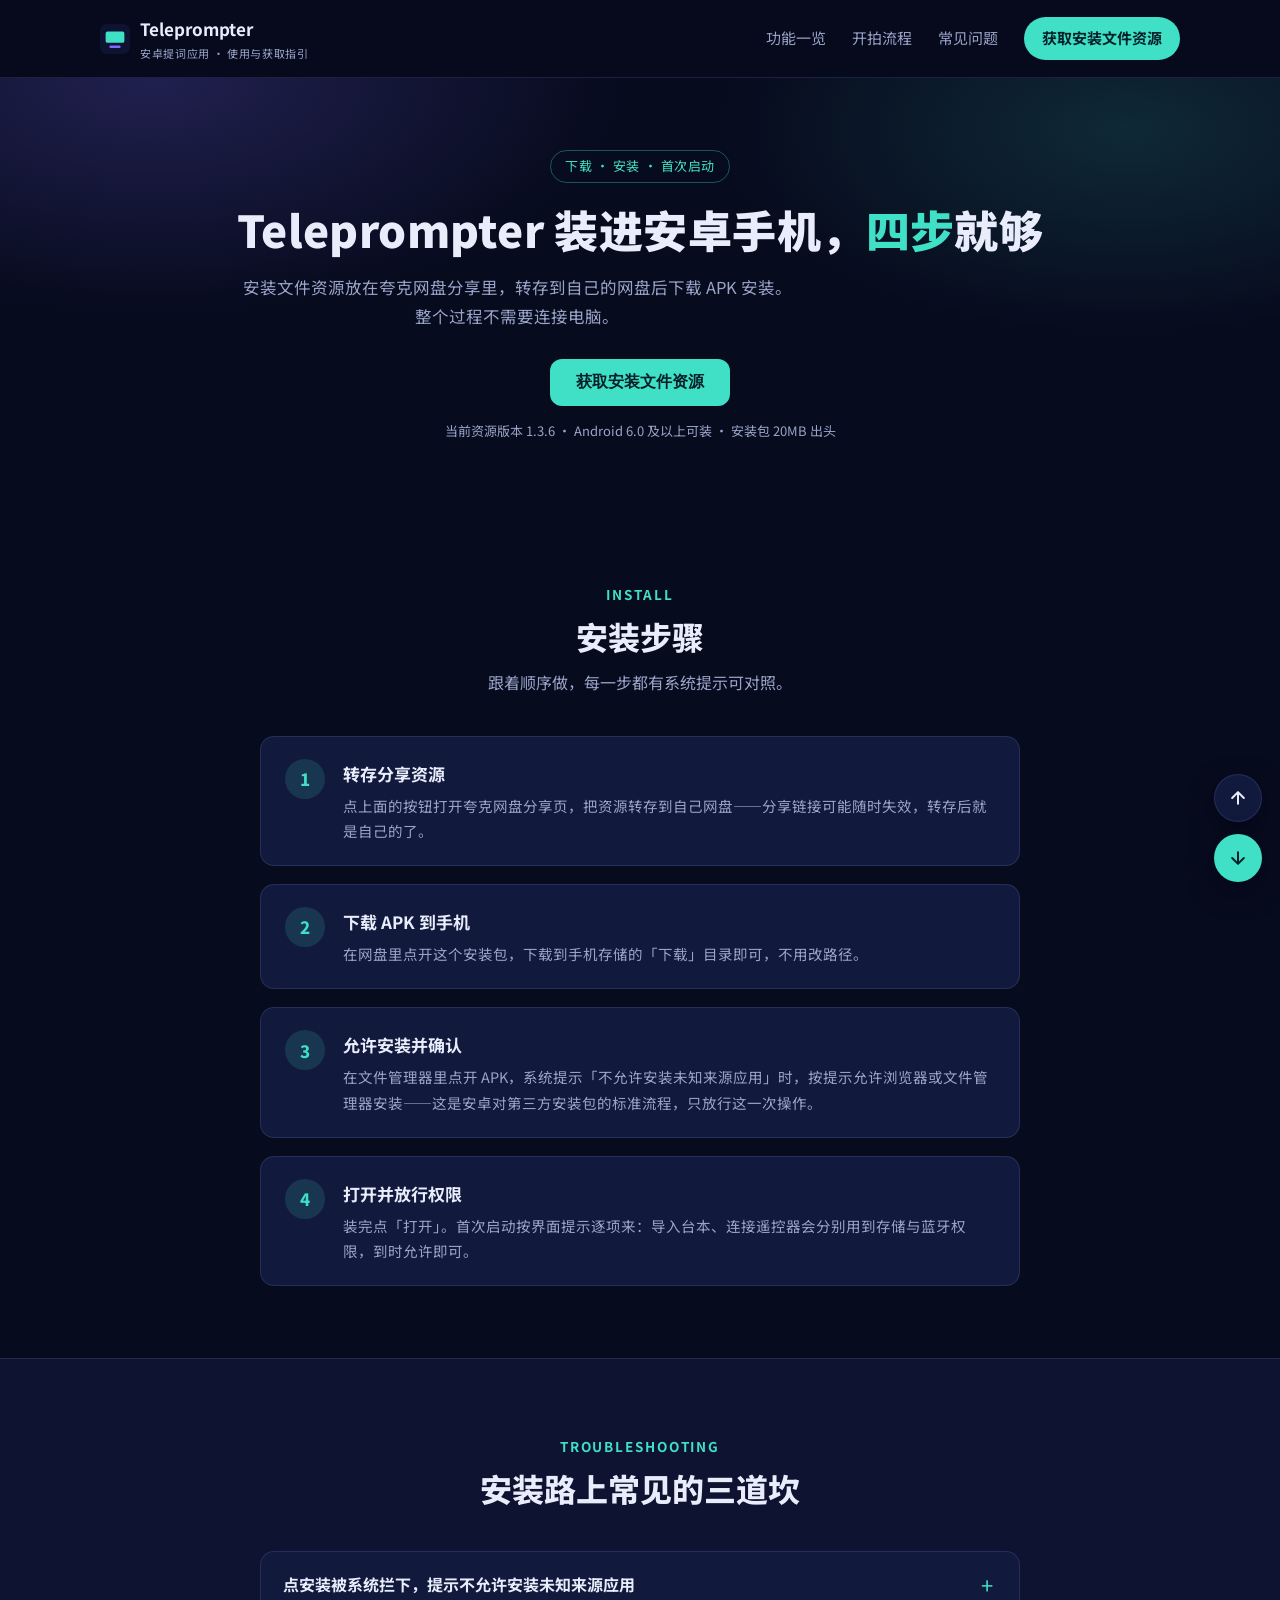
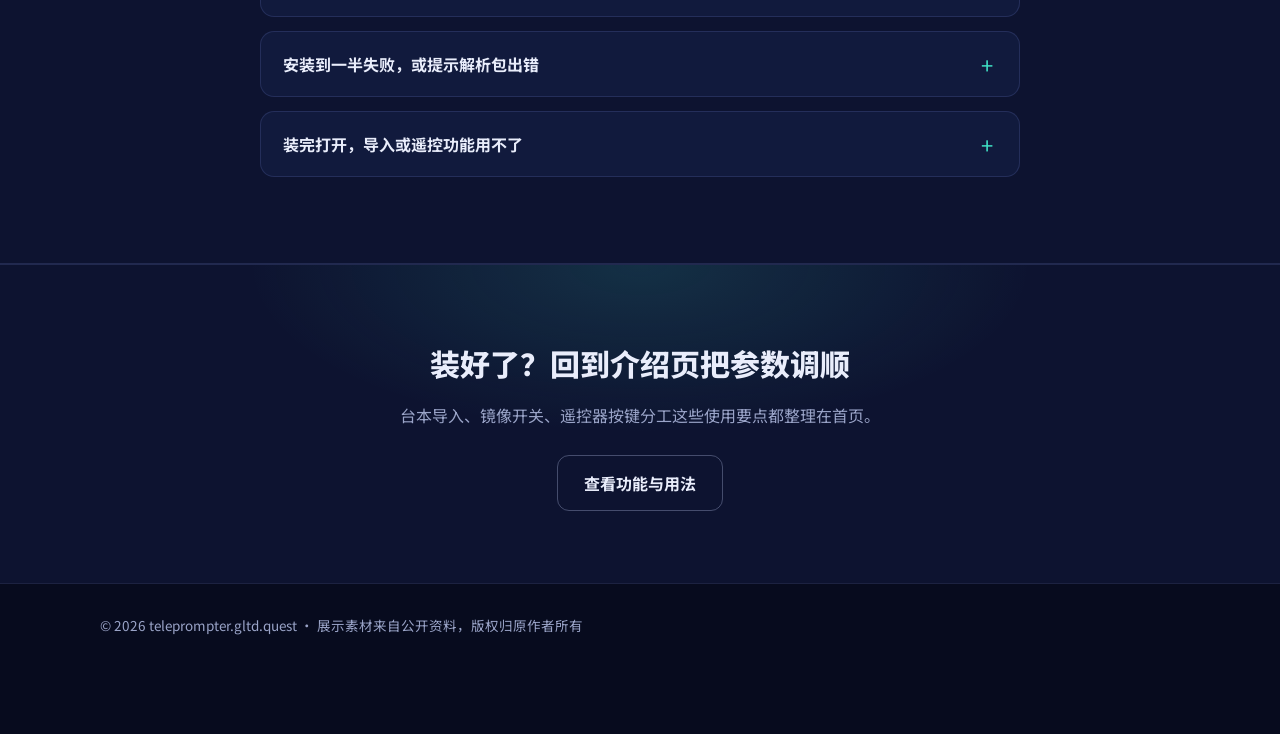
==== download.html @ ff535577 "update" ====
<!DOCTYPE html>
<html lang="zh-CN">
<head>
<meta charset="UTF-8">
<meta name="viewport" content="width=device-width, initial-scale=1">
<title>Teleprompter APK 下载与安装四步走 · 安卓提词应用获取指引</title>
<meta name="description" content="Teleprompter 安卓应用下载与安装操作页：从夸克网盘转存获取安装文件资源，转存、下载、允许安装、打开四步完成，附未知来源安装被阻止等常见问题处理。">
<link rel="icon" href="data:image/svg+xml,%3Csvg xmlns='http://www.w3.org/2000/svg' viewBox='0 0 64 64'%3E%3Crect width='64' height='64' rx='14' fill='%230d1330'/%3E%3Crect x='12' y='16' width='40' height='24' rx='4' fill='%233fe0c5'/%3E%3Crect x='20' y='46' width='24' height='5' rx='2.5' fill='%237b6cff'/%3E%3C/svg%3E">
<link rel="preconnect" href="https://fonts.googleapis.com">
<link rel="preconnect" href="https://fonts.gstatic.com" crossorigin>
<link href="https://fonts.googleapis.com/css2?family=Noto+Sans+SC:wght@400;500;700;900&display=swap" rel="stylesheet">
<link rel="stylesheet" href="assets/css/style.css">
</head>
<body>

<header class="site-header">
  <div class="header-in">
    <a class="brand" href="index.html">
      <svg width="30" height="30" viewBox="0 0 64 64" aria-hidden="true"><rect width="64" height="64" rx="14" fill="#0d1330"/><rect x="12" y="16" width="40" height="24" rx="4" fill="#3fe0c5"/><rect x="20" y="46" width="24" height="5" rx="2.5" fill="#7b6cff"/></svg>
      <span>Teleprompter<small>安卓提词应用 · 使用与获取指引</small></span>
    </a>
    <button class="nav-toggle" aria-label="展开导航" aria-expanded="false" aria-controls="nav-menu">
      <span></span><span></span><span></span>
    </button>
    <nav class="nav-menu" id="nav-menu">
      <a href="index.html#features">功能一览</a>
      <a href="index.html#workflow">开拍流程</a>
      <a href="index.html#faq">常见问题</a>
      <a class="nav-cta" href="download.html" data-link="download">获取安装文件资源</a>
    </nav>
  </div>
</header>

<section class="hero">
  <div class="hero-in" style="grid-template-columns:1fr;text-align:center;justify-items:center;">
    <div>
      <span class="hero-tag">下载 · 安装 · 首次启动</span>
      <h1>Teleprompter 装进安卓手机，<em>四步</em>就够</h1>
      <p class="lead">安装文件资源放在夸克网盘分享里，转存到自己的网盘后下载 APK 安装。整个过程不需要连接电脑。</p>
      <div class="hero-actions" style="justify-content:center;">
        <button class="btn btn-primary" data-link="download">获取安装文件资源</button>
      </div>
      <p class="hero-note">当前资源版本 1.3.6 · Android 6.0 及以上可装 · 安装包 20MB 出头</p>
    </div>
  </div>
</section>

<section class="block" id="install">
  <div class="wrap">
    <div class="block-head" style="margin-left:auto;margin-right:auto;text-align:center;">
      <span class="kicker">INSTALL</span>
      <h2>安装步骤</h2>
      <p>跟着顺序做，每一步都有系统提示可对照。</p>
    </div>
    <div class="dl-steps">
      <div class="dl-step">
        <span class="num">1</span>
        <div>
          <h3>转存分享资源</h3>
          <p>点上面的按钮打开夸克网盘分享页，把资源转存到自己网盘——分享链接可能随时失效，转存后就是自己的了。</p>
        </div>
      </div>
      <div class="dl-step">
        <span class="num">2</span>
        <div>
          <h3>下载 APK 到手机</h3>
          <p>在网盘里点开这个安装包，下载到手机存储的「下载」目录即可，不用改路径。</p>
        </div>
      </div>
      <div class="dl-step">
        <span class="num">3</span>
        <div>
          <h3>允许安装并确认</h3>
          <p>在文件管理器里点开 APK，系统提示「不允许安装未知来源应用」时，按提示允许浏览器或文件管理器安装——这是安卓对第三方安装包的标准流程，只放行这一次操作。</p>
        </div>
      </div>
      <div class="dl-step">
        <span class="num">4</span>
        <div>
          <h3>打开并放行权限</h3>
          <p>装完点「打开」。首次启动按界面提示逐项来：导入台本、连接遥控器会分别用到存储与蓝牙权限，到时允许即可。</p>
        </div>
      </div>
    </div>
  </div>
</section>

<section class="block alt" id="trouble">
  <div class="wrap">
    <div class="block-head" style="margin-left:auto;margin-right:auto;text-align:center;">
      <span class="kicker">TROUBLESHOOTING</span>
      <h2>安装路上常见的三道坎</h2>
    </div>
    <div class="faq" style="max-width:760px;margin:0 auto;">
      <details>
        <summary>点安装被系统拦下，提示不允许安装未知来源应用</summary>
        <p>这是安卓的默认保护，不是安装包有问题。在弹出的提示里选择「仍然安装」或去设置里允许「浏览器 / 文件管理器」安装应用，回到安装界面重试即可。</p>
      </details>
      <details>
        <summary>安装到一半失败，或提示解析包出错</summary>
        <p>多数是下载不完整：回网盘把安装包删掉重新下载一次再装。中途断网、杀后台都可能让文件不完整，重下通常就能解决。</p>
      </details>
      <details>
        <summary>装完打开，导入或遥控功能用不了</summary>
        <p>首次用到对应功能时系统才会弹权限：WiFi 导入台本要存储权限，连蓝牙遥控器要蓝牙（部分机型还要定位服务）权限。当时拒绝了的话，去系统设置 → 应用 → Teleprompter → 权限里补开即可。</p>
      </details>
    </div>
  </div>
</section>

<section class="block cta">
  <div class="wrap">
    <h2>装好了？回到介绍页把参数调顺</h2>
    <p>台本导入、镜像开关、遥控器按键分工这些使用要点都整理在首页。</p>
    <a class="btn btn-ghost" href="index.html">查看功能与用法</a>
  </div>
</section>

<footer class="site-footer">
  <div class="footer-in">
    <span>© 2026 teleprompter.gltd.quest · 展示素材来自公开资料，版权归原作者所有</span>
  </div>
</footer>

<div class="fabs">
  <button class="fab fab-top" aria-label="返回顶部"><svg width="20" height="20" viewBox="0 0 24 24" fill="none" stroke="currentColor" stroke-width="2.4" stroke-linecap="round" stroke-linejoin="round"><path d="M12 19V5M5 12l7-7 7 7"/></svg></button>
  <button class="fab fab-dl" data-link="download" aria-label="获取安装文件资源"><svg width="20" height="20" viewBox="0 0 24 24" fill="none" stroke="currentColor" stroke-width="2.4" stroke-linecap="round" stroke-linejoin="round"><path d="M12 5v14M19 12l-7 7-7-7"/></svg></button>
</div>

<script src="assets/js/links.js"></script>
<script src="assets/js/main.js"></script>
</body>
</html>
---- assets/css/style.css ----
/* Teleprompter 安卓提词应用 · 第三方介绍站
   主题：暗色演播室 —— 深夜蓝底 + 提词青 + 品红高亮行（呼应提词器玻璃上的字） */
:root {
  --bg: #070b1e;
  --bg-soft: #0d1330;
  --panel: #111a3d;
  --line: rgba(122, 140, 220, 0.18);
  --text: #e9edfb;
  --muted: #9aa4c8;
  --accent: #3fe0c5;
  --accent-2: #7b6cff;
  --hot: #ff5a6e;
  --radius: 14px;
  --maxw: 1120px;
}

* { margin: 0; padding: 0; box-sizing: border-box; }

html { scroll-behavior: smooth; }

body {
  font-family: "Noto Sans SC", "PingFang SC", "Microsoft YaHei", system-ui, sans-serif;
  background: var(--bg);
  color: var(--text);
  line-height: 1.75;
  -webkit-font-smoothing: antialiased;
}

img { max-width: 100%; height: auto; display: block; }

a { color: var(--accent); text-decoration: none; }
a:hover { text-decoration: underline; }

.wrap { max-width: var(--maxw); margin: 0 auto; padding: 0 20px; }

/* ---------- 顶部导航 ---------- */
.site-header {
  position: sticky;
  top: 0;
  z-index: 50;
  background: rgba(7, 11, 30, 0.86);
  backdrop-filter: blur(10px);
  border-bottom: 1px solid var(--line);
}
.header-in {
  max-width: var(--maxw);
  margin: 0 auto;
  padding: 14px 20px;
  display: flex;
  align-items: center;
  justify-content: space-between;
  gap: 16px;
}
.brand {
  display: flex;
  align-items: center;
  gap: 10px;
  font-weight: 700;
  font-size: 17px;
  color: var(--text);
}
.brand:hover { text-decoration: none; }
.brand svg { flex: none; }
.brand small {
  display: block;
  font-size: 11px;
  font-weight: 400;
  color: var(--muted);
  letter-spacing: 0.06em;
}
.nav-menu { display: flex; align-items: center; gap: 26px; }
.nav-menu a { color: var(--muted); font-size: 15px; }
.nav-menu a:hover { color: var(--text); text-decoration: none; }
.nav-cta {
  padding: 8px 18px;
  border-radius: 999px;
  background: var(--accent);
  color: #04202a !important;
  font-weight: 700;
}
.nav-cta:hover { filter: brightness(1.08); text-decoration: none; }
.nav-toggle {
  display: none;
  flex-direction: column;
  gap: 5px;
  background: none;
  border: 0;
  padding: 8px;
  cursor: pointer;
}
.nav-toggle span {
  width: 22px;
  height: 2px;
  background: var(--text);
  border-radius: 2px;
  transition: transform 0.25s, opacity 0.25s;
}

/* ---------- 首屏 ---------- */
.hero {
  position: relative;
  overflow: hidden;
  padding: 72px 0 64px;
  background:
    radial-gradient(720px 360px at 12% 0%, rgba(123, 108, 255, 0.22), transparent 65%),
    radial-gradient(680px 340px at 88% 12%, rgba(63, 224, 197, 0.14), transparent 60%),
    var(--bg);
}
.hero-in {
  max-width: var(--maxw);
  margin: 0 auto;
  padding: 0 20px;
  display: grid;
  grid-template-columns: 1.05fr 0.95fr;
  gap: 48px;
  align-items: center;
}
.hero-tag {
  display: inline-flex;
  align-items: center;
  gap: 8px;
  font-size: 13px;
  color: var(--accent);
  border: 1px solid rgba(63, 224, 197, 0.35);
  border-radius: 999px;
  padding: 4px 14px;
  margin-bottom: 18px;
  letter-spacing: 0.04em;
}
.hero h1 {
  font-size: clamp(30px, 4.4vw, 44px);
  line-height: 1.28;
  font-weight: 900;
  letter-spacing: 0.01em;
}
.hero h1 em { font-style: normal; color: var(--accent); }
.hero p.lead {
  margin-top: 16px;
  color: var(--muted);
  font-size: 16.5px;
  max-width: 34em;
}
.hero-actions { margin-top: 28px; display: flex; flex-wrap: wrap; gap: 14px; }

.btn {
  display: inline-flex;
  align-items: center;
  gap: 8px;
  padding: 13px 26px;
  border-radius: 12px;
  font-size: 16px;
  font-weight: 700;
  cursor: pointer;
  border: 0;
}
.btn:hover { text-decoration: none; }
.btn-primary { background: var(--accent); color: #04202a; }
.btn-primary:hover { filter: brightness(1.08); }
.btn-ghost {
  background: transparent;
  color: var(--text);
  border: 1px solid rgba(154, 164, 200, 0.4);
}
.btn-ghost:hover { border-color: var(--accent); color: var(--accent); }

.hero-note { margin-top: 14px; font-size: 13px; color: var(--muted); }

/* 提词窗 mock */
.prompter {
  background: linear-gradient(160deg, #151d45, #0b1130);
  border: 1px solid rgba(123, 140, 230, 0.28);
  border-radius: 18px;
  box-shadow: 0 30px 70px rgba(3, 6, 20, 0.6);
  overflow: hidden;
}
.prompter-bar {
  display: flex;
  align-items: center;
  gap: 8px;
  padding: 12px 16px;
  border-bottom: 1px solid var(--line);
  font-size: 12.5px;
  color: var(--muted);
}
.rec-dot {
  width: 9px; height: 9px; border-radius: 50%;
  background: var(--hot);
  box-shadow: 0 0 0 4px rgba(255, 90, 110, 0.15);
}
.prompter-view {
  position: relative;
  height: 300px;
  overflow: hidden;
  -webkit-mask-image: linear-gradient(transparent, #000 18%, #000 82%, transparent);
  mask-image: linear-gradient(transparent, #000 18%, #000 82%, transparent);
}
.prompter-lines { padding: 0 26px; will-change: transform; }
.prompter-lines p {
  padding: 12px 10px;
  font-size: 19px;
  line-height: 1.6;
  color: #cdd5f4;
  border-left: 3px solid transparent;
}
.prompter-lines p.on {
  color: #fff;
  background: rgba(255, 90, 110, 0.16);
  border-left-color: var(--hot);
  border-radius: 4px;
}
@media (prefers-reduced-motion: no-preference) {
  .prompter-lines { animation: cue-scroll 18s linear infinite; }
  @keyframes cue-scroll {
    from { transform: translateY(0); }
    to { transform: translateY(-50%); }
  }
}

/* ---------- 速览条 ---------- */
.quick { border-bottom: 1px solid var(--line); background: var(--bg-soft); }
.quick-in {
  max-width: var(--maxw);
  margin: 0 auto;
  padding: 26px 20px;
  display: grid;
  grid-template-columns: repeat(5, 1fr);
  gap: 18px;
}
.quick-item { text-align: center; font-size: 14px; color: var(--muted); }
.quick-item b {
  display: block;
  color: var(--text);
  font-size: 15.5px;
  margin-bottom: 2px;
}

/* ---------- 区块通用 ---------- */
section.block { padding: 72px 0; }
.block-head { max-width: 640px; margin-bottom: 40px; }
.block-head .kicker {
  color: var(--accent);
  font-size: 13.5px;
  letter-spacing: 0.14em;
  font-weight: 700;
}
.block-head h2 {
  font-size: clamp(24px, 3vw, 32px);
  line-height: 1.35;
  margin-top: 8px;
  font-weight: 800;
}
.block-head p { color: var(--muted); margin-top: 10px; }
.alt { background: var(--bg-soft); border-top: 1px solid var(--line); border-bottom: 1px solid var(--line); }

/* ---------- 截图 ---------- */
.shots {
  display: grid;
  grid-template-columns: repeat(5, 1fr);
  gap: 18px;
}
.shot {
  background: var(--panel);
  border: 1px solid var(--line);
  border-radius: var(--radius);
  padding: 10px;
}
.shot img { border-radius: 8px; width: 100%; }
.shot figcaption {
  text-align: center;
  font-size: 13px;
  color: var(--muted);
  padding: 10px 2px 4px;
}

/* ---------- 功能卡片 ---------- */
.cards { display: grid; grid-template-columns: repeat(3, 1fr); gap: 20px; }
.card {
  background: var(--panel);
  border: 1px solid var(--line);
  border-radius: var(--radius);
  padding: 26px 24px;
}
.card .ico {
  width: 44px; height: 44px;
  border-radius: 11px;
  display: flex;
  align-items: center;
  justify-content: center;
  background: rgba(63, 224, 197, 0.12);
  margin-bottom: 16px;
}
.card.violet .ico { background: rgba(123, 108, 255, 0.16); }
.card h3 { font-size: 18px; margin-bottom: 8px; }
.card p { color: var(--muted); font-size: 14.5px; }

/* ---------- 开拍流程 ---------- */
.steps { display: grid; grid-template-columns: repeat(5, 1fr); gap: 16px; counter-reset: step; }
.step {
  background: var(--panel);
  border: 1px solid var(--line);
  border-radius: var(--radius);
  padding: 22px 18px;
  position: relative;
}
.step::before {
  counter-increment: step;
  content: counter(step, decimal-leading-zero);
  font-size: 13px;
  font-weight: 800;
  color: var(--accent);
  letter-spacing: 0.08em;
}
.step h3 { font-size: 16px; margin: 6px 0 6px; }
.step p { font-size: 13.5px; color: var(--muted); }

/* ---------- 遥控器表格 / 玻璃要点 ---------- */
.split { display: grid; grid-template-columns: 1.1fr 0.9fr; gap: 40px; align-items: start; }
.tbl { width: 100%; border-collapse: collapse; font-size: 14.5px; }
.tbl th, .tbl td {
  text-align: left;
  padding: 12px 14px;
  border-bottom: 1px solid var(--line);
}
.tbl th { color: var(--accent); font-weight: 700; }
.tbl td { color: var(--muted); }
.tbl td:first-child { color: var(--text); font-weight: 600; }
.tbl-wrap {
  background: var(--panel);
  border: 1px solid var(--line);
  border-radius: var(--radius);
  padding: 8px 14px 4px;
  overflow-x: auto;
}
.glass li { margin: 0 0 14px; color: var(--muted); padding-left: 6px; }
.glass li::marker { color: var(--accent); }
.glass b { color: var(--text); }

/* ---------- FAQ ---------- */
.faq details {
  background: var(--panel);
  border: 1px solid var(--line);
  border-radius: var(--radius);
  padding: 4px 22px;
  margin-bottom: 14px;
}
.faq summary {
  cursor: pointer;
  font-weight: 700;
  font-size: 16px;
  padding: 14px 0;
  list-style: none;
  position: relative;
  padding-right: 30px;
}
.faq summary::-webkit-details-marker { display: none; }
.faq summary::after {
  content: "+";
  position: absolute;
  right: 4px;
  top: 50%;
  transform: translateY(-50%);
  color: var(--accent);
  font-size: 22px;
  font-weight: 400;
}
.faq details[open] summary::after { content: "–"; }
.faq details p { color: var(--muted); font-size: 14.5px; padding-bottom: 16px; }

/* ---------- CTA 区 ---------- */
.cta {
  text-align: center;
  background:
    radial-gradient(560px 240px at 50% 0%, rgba(63, 224, 197, 0.14), transparent 70%),
    var(--bg-soft);
  border-top: 1px solid var(--line);
}
.cta h2 { font-size: clamp(22px, 3vw, 30px); font-weight: 800; }
.cta p { color: var(--muted); margin: 12px auto 26px; max-width: 34em; }

/* ---------- 下载页步骤 ---------- */
.dl-steps { display: grid; gap: 18px; max-width: 760px; margin: 0 auto; }
.dl-step {
  display: flex;
  gap: 18px;
  background: var(--panel);
  border: 1px solid var(--line);
  border-radius: var(--radius);
  padding: 22px 24px;
}
.dl-step .num {
  flex: none;
  width: 40px; height: 40px;
  border-radius: 50%;
  background: rgba(63, 224, 197, 0.14);
  color: var(--accent);
  font-weight: 800;
  font-size: 17px;
  display: flex;
  align-items: center;
  justify-content: center;
}
.dl-step h3 { font-size: 17px; margin-bottom: 4px; }
.dl-step p { color: var(--muted); font-size: 14.5px; }

/* ---------- 页脚 ---------- */
.site-footer {
  border-top: 1px solid var(--line);
  background: var(--bg);
  padding: 30px 0 96px;
  font-size: 13.5px;
  color: var(--muted);
}
.footer-in {
  max-width: var(--maxw);
  margin: 0 auto;
  padding: 0 20px;
  display: flex;
  flex-direction: column;
  gap: 8px;
}
.footer-in a { color: var(--muted); }
.footer-in a:hover { color: var(--accent); }

/* ---------- 浮动按钮 ---------- */
.fabs {
  position: fixed;
  right: 18px;
  bottom: 18px;
  display: flex;
  flex-direction: column;
  gap: 12px;
  z-index: 60;
}
.fab {
  width: 48px; height: 48px;
  border-radius: 50%;
  border: 0;
  display: flex;
  align-items: center;
  justify-content: center;
  cursor: pointer;
  box-shadow: 0 10px 26px rgba(3, 6, 20, 0.5);
}
.fab-top {
  background: var(--panel);
  color: var(--text);
  border: 1px solid var(--line);
  opacity: 0;
  pointer-events: none;
  transition: opacity 0.25s;
}
.fab-top.is-visible { opacity: 1; pointer-events: auto; }
.fab-dl { background: var(--accent); color: #04202a; }
.fab:hover { filter: brightness(1.1); }

/* ---------- 响应式 ---------- */
@media (max-width: 980px) {
  .hero-in { grid-template-columns: 1fr; gap: 36px; }
  .cards { grid-template-columns: repeat(2, 1fr); }
  .steps { grid-template-columns: repeat(2, 1fr); }
  .quick-in { grid-template-columns: repeat(3, 1fr); }
  .split { grid-template-columns: 1fr; }
  .shots {
    grid-template-columns: none;
    grid-auto-flow: column;
    grid-auto-columns: 44%;
    overflow-x: auto;
    padding-bottom: 10px;
  }
}
@media (max-width: 640px) {
  .nav-toggle { display: flex; }
  .nav-menu {
    display: none;
    position: absolute;
    top: 100%;
    left: 0;
    right: 0;
    flex-direction: column;
    align-items: stretch;
    gap: 0;
    background: var(--bg-soft);
    border-bottom: 1px solid var(--line);
  }
  .nav-menu.is-open { display: flex; }
  .nav-menu a {
    padding: 14px 20px;
    border-top: 1px solid var(--line);
    font-size: 15px;
  }
  .nav-menu .nav-cta {
    margin: 12px 20px 16px;
    padding: 10px 18px;
    text-align: center;
    border-top: 0;
  }
  .hero { padding: 48px 0 52px; }
  .cards, .steps, .quick-in { grid-template-columns: 1fr; }
  .quick-item { text-align: left; }
  .shots { grid-auto-columns: 62%; }
  .block { padding: 52px 0; }
}

@media (prefers-reduced-motion: reduce) {
  html { scroll-behavior: auto; }
  * { transition: none !important; animation: none !important; }
}
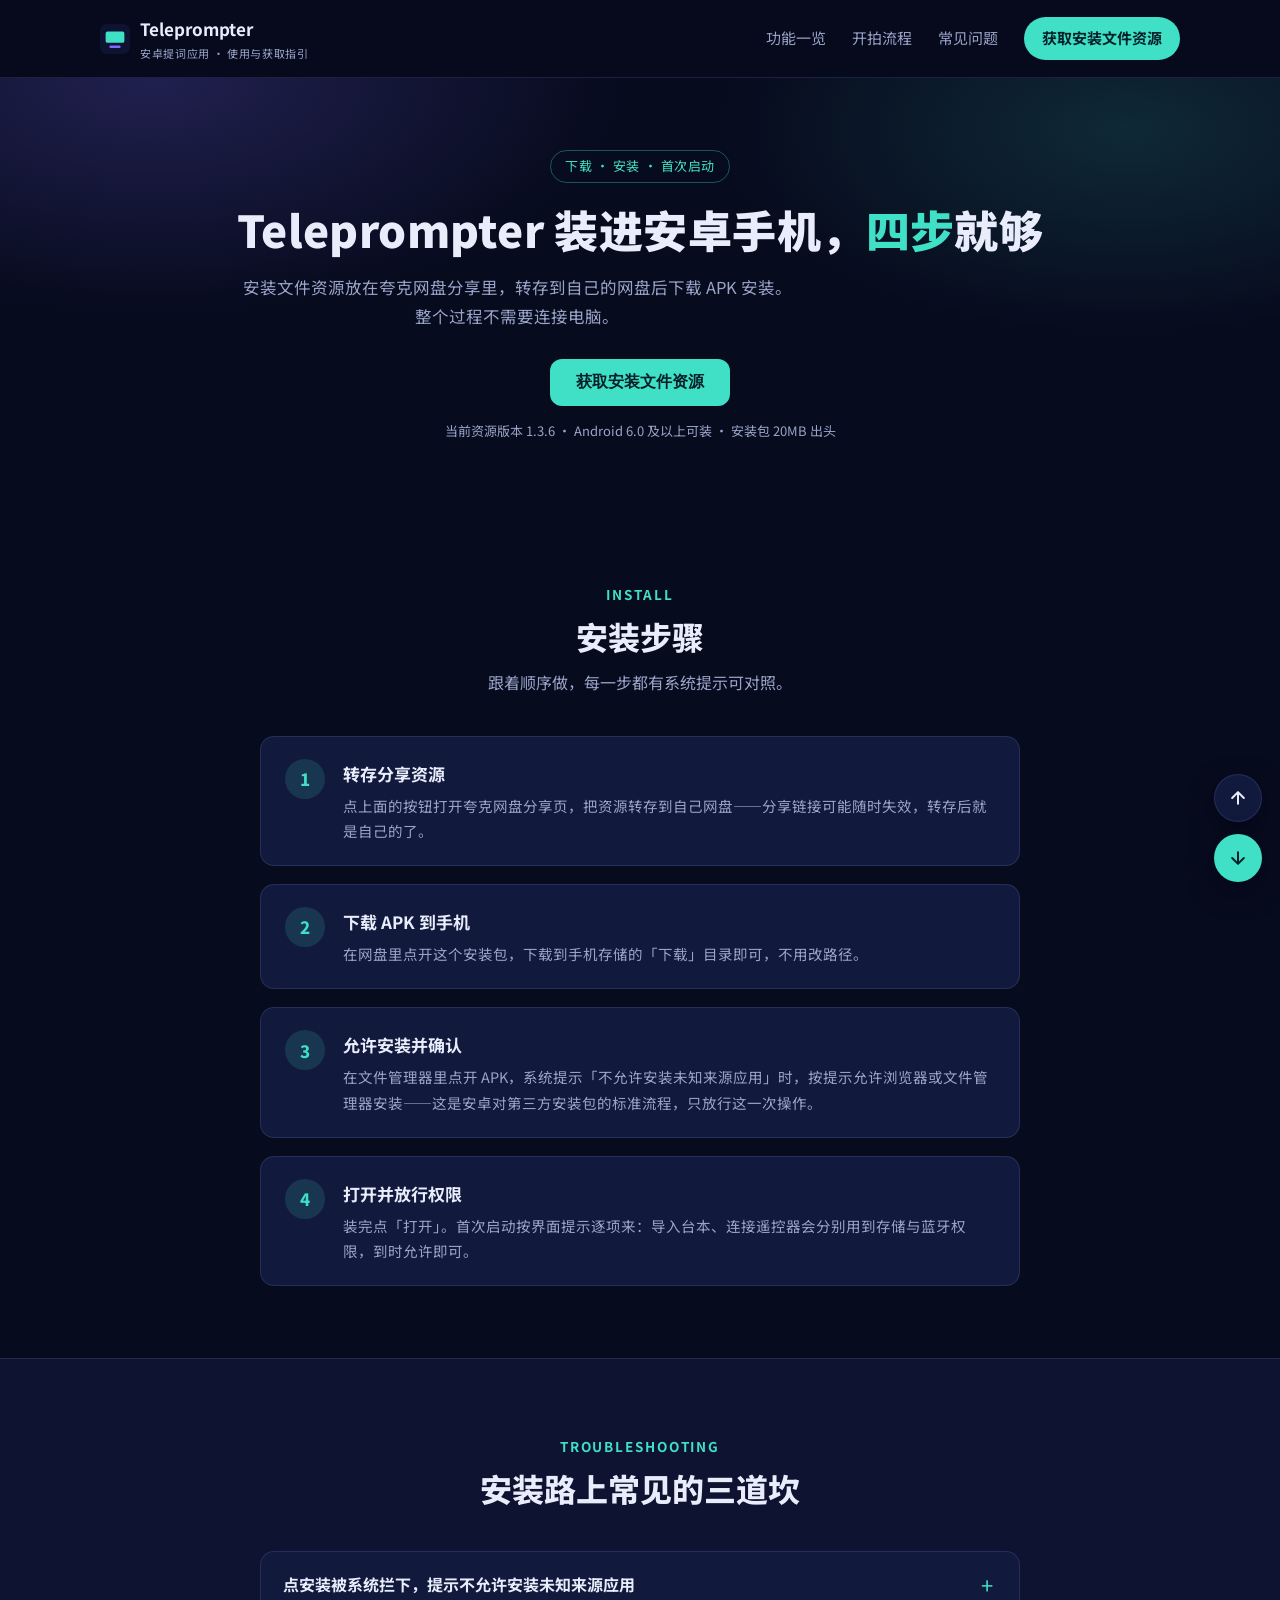
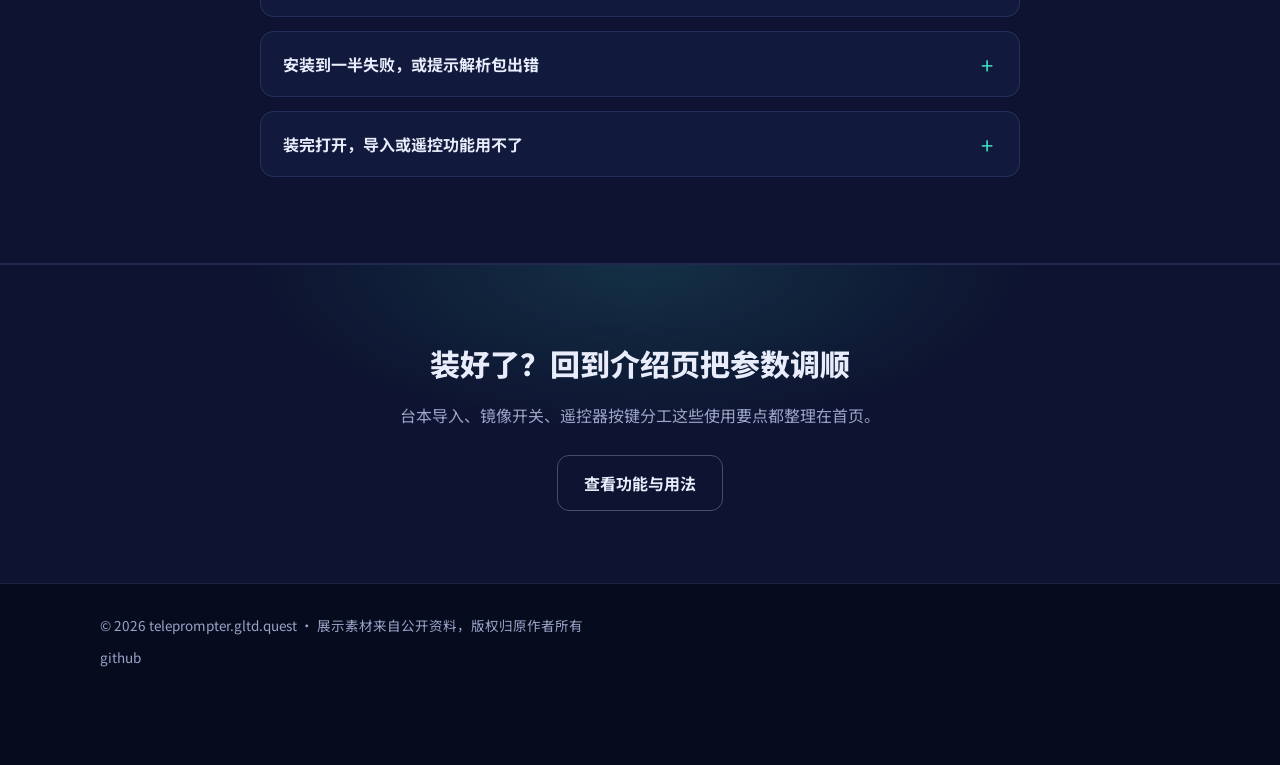
==== commit 0184720f: "update" ====
--- a/download.html
+++ b/download.html
@@ -119,6 +119,7 @@
 <footer class="site-footer">
   <div class="footer-in">
     <span>© 2026 teleprompter.gltd.quest · 展示素材来自公开资料，版权归原作者所有</span>
+    <span><a href="https://github.com/alipymanbu/teleprompter.gltd.quest" rel="noopener">github</a></span>
   </div>
 </footer>
 
